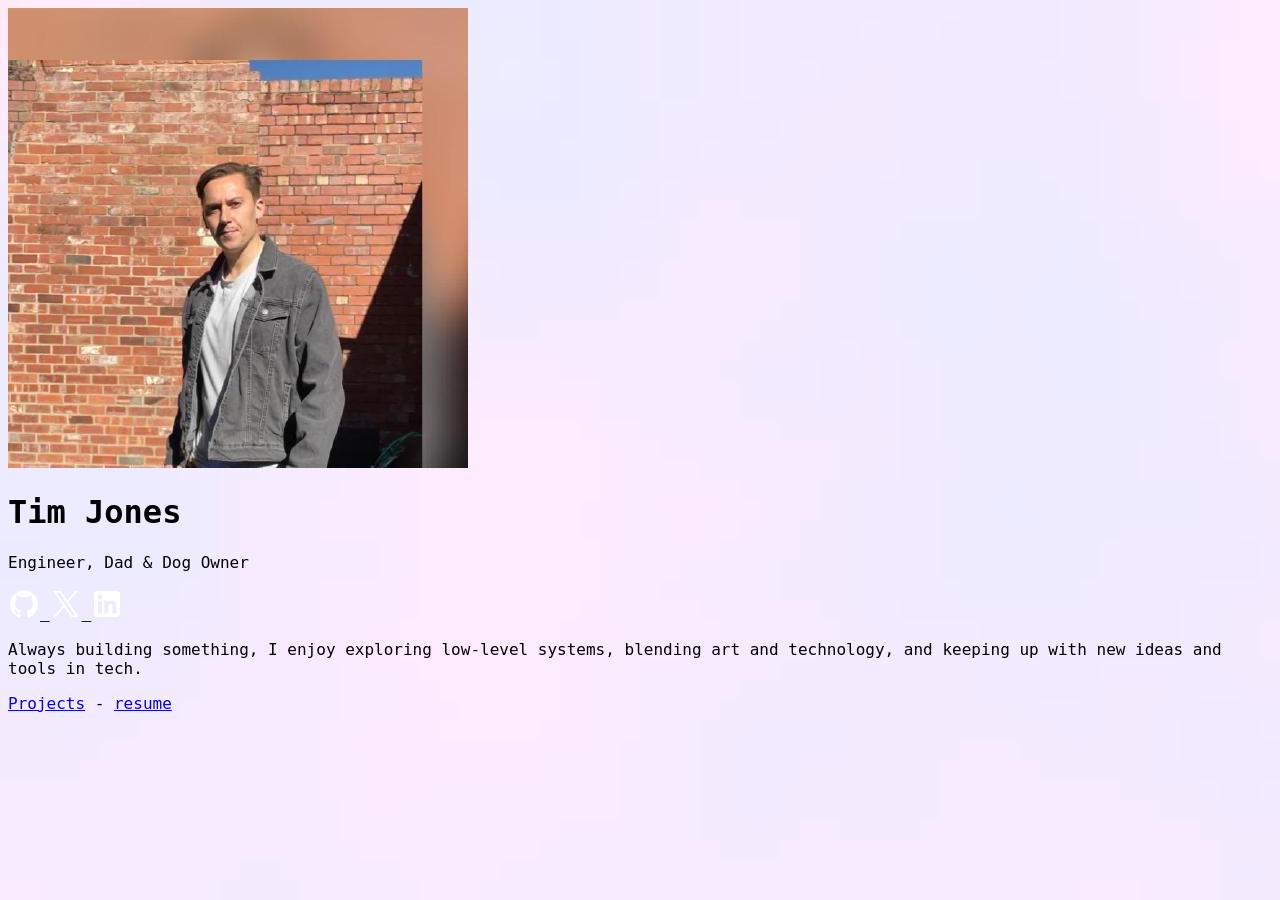
==== index.html @ 27e69d4b "Created landing page" ====
<!DOCTYPE html>
<html lang="en">

<head>
    <meta charset="UTF-8">
    <meta name="viewport" content="width=device-width, initial-scale=1.0">
    <link rel="icon" type="image/x-icon" href="./favicon.ico" />
    <title>Tim Jones</title>
    <script src="./tailwind.min.js"></script>
    <script src="./p5.min.js"></script>
    <style>
        body {
            font-family: "Consolas", "Menlo", "Monaco", monospace;
        }

        .icon svg {
            transition: transform 0.2s;
        }

        .icon:hover svg {
            transform: scale(1.1);
        }

    </style>
</head>

<body class="min-h-screen p-6 flex flex-col items-center justify-center text-gray-100 bg-gradient-to-br from-gray-900 via-gray-800 to-gray-900">

    <!--
   ________________________________________
  /                                        \
 |   It's open source - just check out     |
 |   the repo ;)                           |
 |                                          |
 |   https://github.com/Timmoth/timmoth.com |
  \________________________________________/
          \   ^__^
           \  (oo)\_______
              (__)\       )\/\
                  ||----w |
                  ||     ||
-->

    <!-- Profile Picture -->
    <div class="w-32 h-32 rounded-full border-2 border-white-700 mb-6 overflow-hidden"> <img src="./profile.jpeg"
            alt="Tim Jones" class="w-full h-full object-cover transform scale-150"> </div>

    <!-- Name & Description -->
    <h1 class="text-3xl font-bold mb-2">Tim Jones</h1>
    <p class="text-gray-400 mb-6 text-center">Engineer, Dad & Dog Owner</p>

    <!-- Links -->
    <div class="flex flex-wrap justify-center gap-4 mb-6">
        <a href="https://github.com/Timmoth" target="_blank" aria-label="Github" class="icon">
            <svg xmlns="http://www.w3.org/2000/svg" style="fill: rgb(255, 255, 255);" width="32" height="32"
                viewBox="0 0 32 32">
                <path
                    d="M16,2.345c7.735,0,14,6.265,14,14-.002,6.015-3.839,11.359-9.537,13.282-.7,.14-.963-.298-.963-.665,0-.473,.018-1.978,.018-3.85,0-1.312-.437-2.152-.945-2.59,3.115-.35,6.388-1.54,6.388-6.912,0-1.54-.543-2.783-1.435-3.762,.14-.35,.63-1.785-.14-3.71,0,0-1.173-.385-3.85,1.435-1.12-.315-2.31-.472-3.5-.472s-2.38,.157-3.5,.472c-2.677-1.802-3.85-1.435-3.85-1.435-.77,1.925-.28,3.36-.14,3.71-.892,.98-1.435,2.24-1.435,3.762,0,5.355,3.255,6.563,6.37,6.913-.403,.35-.77,.963-.893,1.872-.805,.368-2.818,.963-4.077-1.155-.263-.42-1.05-1.452-2.152-1.435-1.173,.018-.472,.665,.017,.927,.595,.332,1.277,1.575,1.435,1.978,.28,.787,1.19,2.293,4.707,1.645,0,1.173,.018,2.275,.018,2.607,0,.368-.263,.787-.963,.665-5.719-1.904-9.576-7.255-9.573-13.283,0-7.735,6.265-14,14-14Z">
                </path>
            </svg>
        </a>
        <a href="https://twitter.com/Timmoth_j" target="_blank" aria-label="Twitter" class="icon">
            <svg xmlns="http://www.w3.org/2000/svg" style="fill: rgb(255, 255, 255);" width="32" height="32"
                viewBox="0 0 32 32">
                <path
                    d="M18.42,14.009L27.891,3h-2.244l-8.224,9.559L10.855,3H3.28l9.932,14.455L3.28,29h2.244l8.684-10.095,6.936,10.095h7.576l-10.301-14.991h0Zm-3.074,3.573l-1.006-1.439L6.333,4.69h3.447l6.462,9.243,1.006,1.439,8.4,12.015h-3.447l-6.854-9.804h0Z">
                </path>
            </svg>
        </a>
        <a href="https://www.linkedin.com/in/timmoth/" target="_blank" aria-label="LinkedIn" class="icon">
            <svg xmlns="http://www.w3.org/2000/svg" style="fill: rgb(255, 255, 255);" width="32" height="32"
                viewBox="0 0 32 32">
                <path
                    d="M26.111,3H5.889c-1.595,0-2.889,1.293-2.889,2.889V26.111c0,1.595,1.293,2.889,2.889,2.889H26.111c1.595,0,2.889-1.293,2.889-2.889V5.889c0-1.595-1.293-2.889-2.889-2.889ZM10.861,25.389h-3.877V12.87h3.877v12.519Zm-1.957-14.158c-1.267,0-2.293-1.034-2.293-2.31s1.026-2.31,2.293-2.31,2.292,1.034,2.292,2.31-1.026,2.31-2.292,2.31Zm16.485,14.158h-3.858v-6.571c0-1.802-.685-2.809-2.111-2.809-1.551,0-2.362,1.048-2.362,2.809v6.571h-3.718V12.87h3.718v1.686s1.118-2.069,3.775-2.069,4.556,1.621,4.556,4.975v7.926Z"
                    fill-rule="evenodd"></path>
            </svg>
        </a>
    </div>

    <!-- Short Bio -->
    <p class="text-center max-w-md text-gray-400 mb-6">
        Always building something, I enjoy exploring low-level systems, blending art and technology, and keeping up with
        new ideas and tools in tech.
    </p>


    <div class="flex flex-wrap justify-center gap-4 text-gray-200">
        <a href="https://projects.timmoth.com" target="_blank" class="hover:underline">Projects</a>
        <span>-</span>
        <a href="https://hello.timmoth.com" target="_blank" class="hover:underline">resume</a>
    </div>
  <script src="main.js"></script>

</body>

</html>
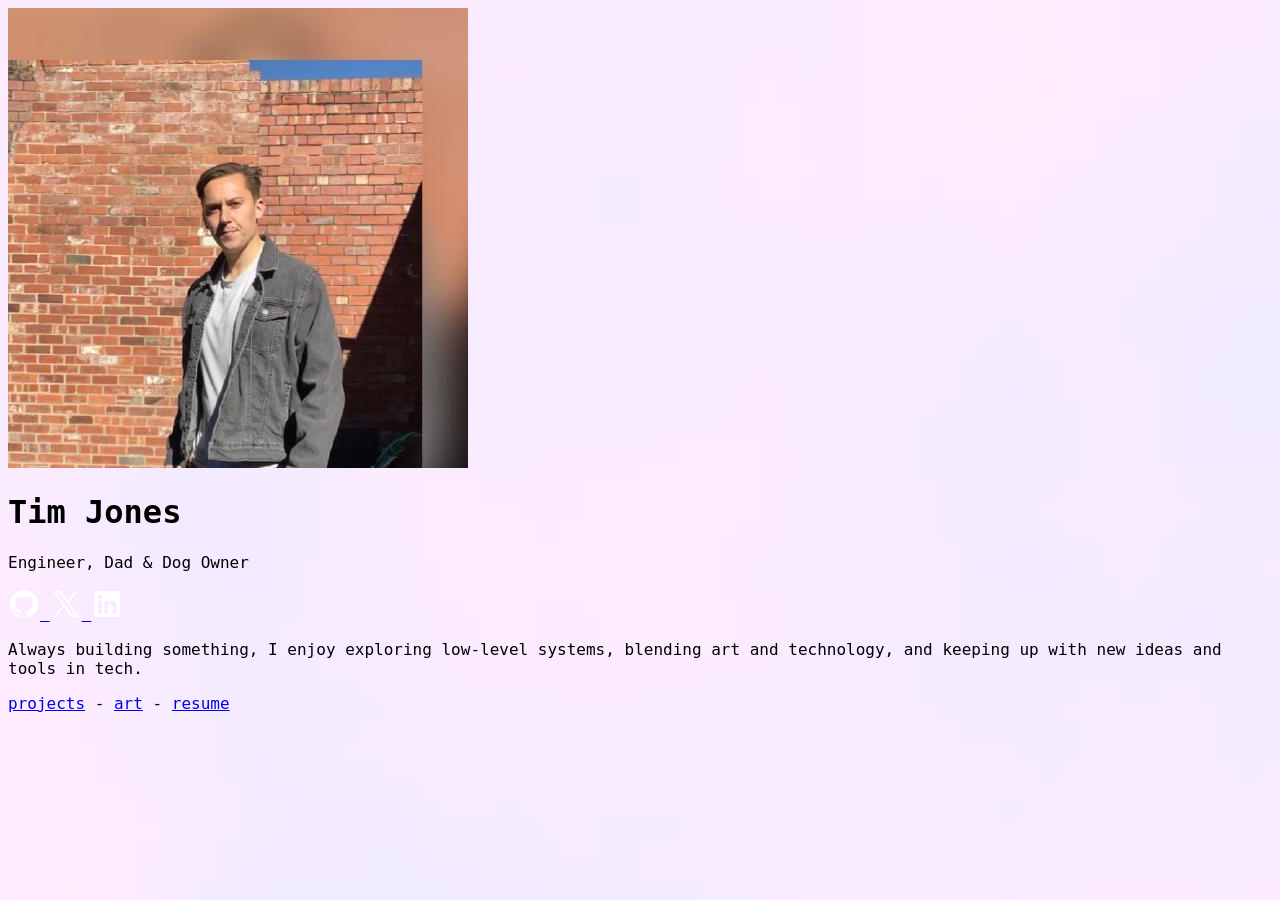
==== commit de962e6c: "Added link" ====
--- a/index.html
+++ b/index.html
@@ -85,7 +85,9 @@
 
 
     <div class="flex flex-wrap justify-center gap-4 text-gray-200">
-        <a href="https://projects.timmoth.com" target="_blank" class="hover:underline">Projects</a>
+        <a href="https://projects.timmoth.com" target="_blank" class="hover:underline">projects</a>
+        <span>-</span>
+        <a href="https://art.timmoth.com" target="_blank" class="hover:underline">art</a>
         <span>-</span>
         <a href="https://hello.timmoth.com" target="_blank" class="hover:underline">resume</a>
     </div>
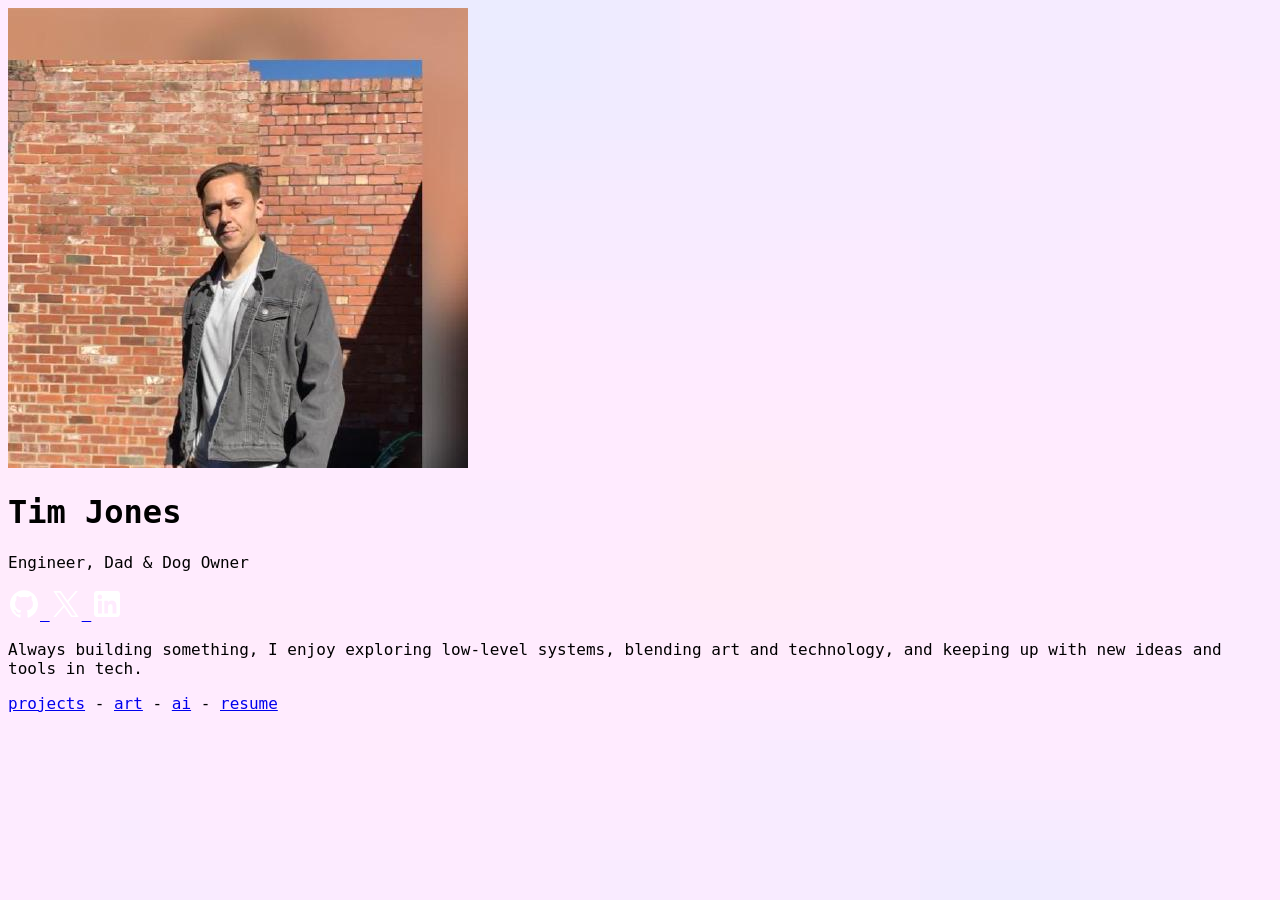
==== commit 096ea59d: "Added ai projects link" ====
--- a/index.html
+++ b/index.html
@@ -4,10 +4,32 @@
 <head>
     <meta charset="UTF-8">
     <meta name="viewport" content="width=device-width, initial-scale=1.0">
-    <link rel="icon" type="image/x-icon" href="./favicon.ico" />
     <title>Tim Jones</title>
-    <script src="./tailwind.min.js"></script>
-    <script src="./p5.min.js"></script>
+    <link rel="icon" type="image/x-icon" href="/favicon.ico" />
+    <script src="/tailwind.min.js"></script>
+    <script src="/p5.min.js"></script>
+
+    <!-- Open Graph / Facebook -->
+    <meta property="og:type" content="website">
+    <meta property="og:title" content="Tim Jones – Engineer, Dad & Dog Owner">
+    <meta property="og:description"
+        content="Always building something. Exploring low-level systems, blending art and technology, keeping up with new ideas and tools in tech.">
+    <meta property="og:url" content="https://timmoth.com/">
+    <meta property="og:image" content="https://timmoth.com/profile.jpeg">
+    <meta property="og:site_name" content="Tim Jones">
+
+    <!-- Twitter -->
+    <meta name="twitter:card" content="summary_large_image">
+    <meta name="twitter:title" content="Tim Jones – Engineer, Dad & Dog Owner">
+    <meta name="twitter:description"
+        content="Always building something. Exploring low-level systems, blending art and technology, keeping up with new ideas and tools in tech.">
+    <meta name="twitter:image" content="https://timmoth.com/profile.jpeg">
+    <meta name="twitter:site" content="@Timmoth_j">
+    <meta name="twitter:creator" content="@Timmoth_j">
+
+    <!-- Optional -->
+    <link rel="canonical" href="https://timmoth.com/">
+
     <style>
         body {
             font-family: "Consolas", "Menlo", "Monaco", monospace;
@@ -22,9 +44,11 @@
         }
 
     </style>
+
 </head>
 
-<body class="min-h-screen p-6 flex flex-col items-center justify-center text-gray-100 bg-gradient-to-br from-gray-900 via-gray-800 to-gray-900">
+<body
+    class="min-h-screen p-6 flex flex-col items-center justify-center text-gray-100 bg-gradient-to-br from-gray-900 via-gray-800 to-gray-900">
 
     <!--
    ________________________________________
@@ -41,10 +65,26 @@
                   ||     ||
 -->
 
+<div class="absolute inset-0 pointer-events-none"
+     style="
+       background-image: url('/sparkles.gif');
+       background-size: 768px auto; /* keeps original width, auto height */
+       background-repeat: repeat;
+       mix-blend-mode: screen;
+       opacity: 0.05;
+       z-index: 50;
+     ">
+</div>
+
+</body>
+
     <!-- Profile Picture -->
-    <div class="w-32 h-32 rounded-full border-2 border-white-700 mb-6 overflow-hidden"> <img src="./profile.jpeg"
-            alt="Tim Jones" class="w-full h-full object-cover transform scale-150"> </div>
+<div class="w-32 h-32 rounded-full border-2 border-white-700 mb-6 overflow-hidden relative">
+  <img src="/profile.jpeg" alt="Tim Jones" class="w-full h-full object-cover transform scale-150">
+  
+</div>
 
+    
     <!-- Name & Description -->
     <h1 class="text-3xl font-bold mb-2">Tim Jones</h1>
     <p class="text-gray-400 mb-6 text-center">Engineer, Dad & Dog Owner</p>
@@ -89,9 +129,11 @@
         <span>-</span>
         <a href="https://art.timmoth.com" target="_blank" class="hover:underline">art</a>
         <span>-</span>
+        <a href="https://ai.timmoth.com" target="_blank" class="hover:underline">ai</a>
+        <span>-</span>
         <a href="https://hello.timmoth.com" target="_blank" class="hover:underline">resume</a>
     </div>
-  <script src="main.js"></script>
+    <script src="main.js"></script>
 
 </body>
 
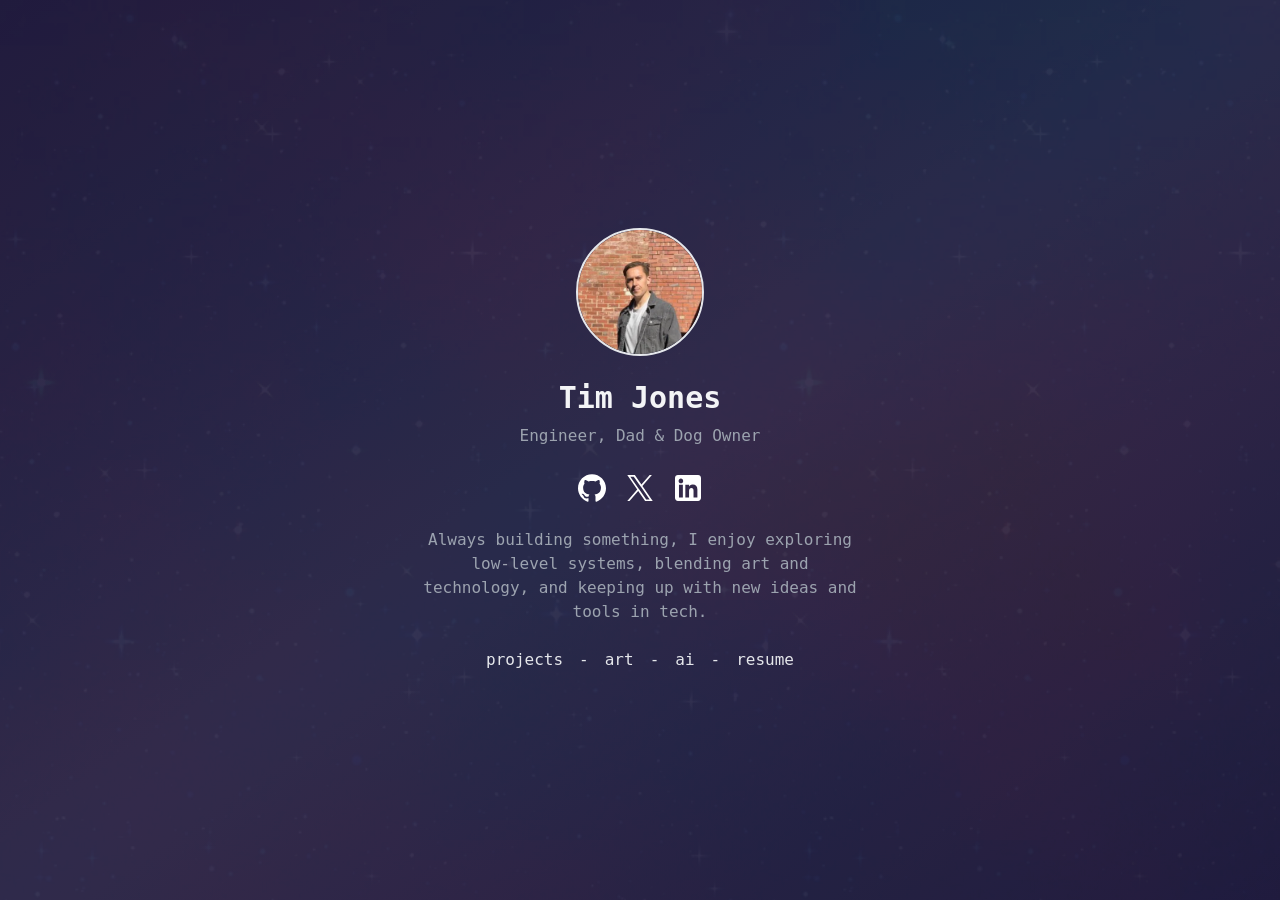
==== commit fd2b8876: "Improved SEO" ====
--- a/index.html
+++ b/index.html
@@ -4,10 +4,16 @@
 <head>
     <meta charset="UTF-8">
     <meta name="viewport" content="width=device-width, initial-scale=1.0">
-    <title>Tim Jones</title>
+    <title>Tim Jones – Engineer, Dad & Dog Owner</title>
+    <meta name="description"
+        content="Senior Software Engineer & Tech Lead in Manchester, UK. 14+ years building .NET distributed systems, cloud platforms, generative art, and open-source tools (1.6k+ GitHub stars).">
+    <meta name="author" content="Tim Jones">
+    <meta name="robots" content="index, follow">
+    <meta name="theme-color" content="#111827">
     <link rel="icon" type="image/x-icon" href="/favicon.ico" />
-    <script src="/tailwind.min.js"></script>
-    <script src="/p5.min.js"></script>
+    <link rel="preload" as="image" href="/profile.webp" type="image/webp" fetchpriority="high">
+    <link rel="stylesheet" href="/tailwind.css">
+    <script src="/p5.min.js" defer></script>
 
     <!-- Open Graph / Facebook -->
     <meta property="og:type" content="website">
@@ -17,6 +23,7 @@
     <meta property="og:url" content="https://timmoth.com/">
     <meta property="og:image" content="https://timmoth.com/profile.jpeg">
     <meta property="og:site_name" content="Tim Jones">
+    <meta property="og:locale" content="en_GB">
 
     <!-- Twitter -->
     <meta name="twitter:card" content="summary_large_image">
@@ -29,6 +36,54 @@
 
     <!-- Optional -->
     <link rel="canonical" href="https://timmoth.com/">
+
+    <script type="application/ld+json">
+    {
+      "@context": "https://schema.org",
+      "@type": "Person",
+      "name": "Tim Jones",
+      "alternateName": "Timmoth",
+      "url": "https://timmoth.com/",
+      "image": "https://timmoth.com/profile.jpeg",
+      "jobTitle": "Senior Software Engineer & Tech Lead",
+      "description": "Senior software engineer with 14+ years across startups, research, and enterprise. Builds .NET distributed systems, cloud platforms, generative art, and open-source developer tools.",
+      "address": {
+        "@type": "PostalAddress",
+        "addressLocality": "Manchester",
+        "addressCountry": "GB"
+      },
+      "worksFor": {
+        "@type": "Organization",
+        "name": "Aqovia"
+      },
+      "knowsAbout": [
+        ".NET",
+        "C#",
+        "Rust",
+        "TypeScript",
+        "Python",
+        "C++",
+        "Azure",
+        "AWS",
+        "Distributed Systems",
+        "Cloud Infrastructure",
+        "Performance Optimization",
+        "Open Source Software",
+        "Generative Art",
+        "Chess Engines",
+        "Machine Learning"
+      ],
+      "sameAs": [
+        "https://github.com/Timmoth",
+        "https://twitter.com/Timmoth_j",
+        "https://www.linkedin.com/in/timmoth/",
+        "https://projects.timmoth.com",
+        "https://art.timmoth.com",
+        "https://ai.timmoth.com",
+        "https://hello.timmoth.com"
+      ]
+    }
+    </script>
 
     <style>
         body {
@@ -65,7 +120,7 @@
                   ||     ||
 -->
 
-<div class="absolute inset-0 pointer-events-none"
+<div class="absolute inset-0 pointer-events-none" aria-hidden="true"
      style="
        background-image: url('/sparkles.gif');
        background-size: 768px auto; /* keeps original width, auto height */
@@ -76,22 +131,27 @@
      ">
 </div>
 
-</body>
+<main class="flex flex-col items-center">
 
     <!-- Profile Picture -->
 <div class="w-32 h-32 rounded-full border-2 border-white-700 mb-6 overflow-hidden relative">
-  <img src="/profile.jpeg" alt="Tim Jones" class="w-full h-full object-cover transform scale-150">
-  
+  <picture>
+    <source srcset="/profile.webp" type="image/webp">
+    <img src="/profile.jpeg" alt="Tim Jones profile photo"
+         width="460" height="460"
+         fetchpriority="high"
+         class="w-full h-full object-cover transform scale-150">
+  </picture>
 </div>
 
-    
+
     <!-- Name & Description -->
     <h1 class="text-3xl font-bold mb-2">Tim Jones</h1>
     <p class="text-gray-400 mb-6 text-center">Engineer, Dad & Dog Owner</p>
 
     <!-- Links -->
-    <div class="flex flex-wrap justify-center gap-4 mb-6">
-        <a href="https://github.com/Timmoth" target="_blank" aria-label="Github" class="icon">
+    <nav class="flex flex-wrap justify-center gap-4 mb-6" aria-label="Social profiles">
+        <a href="https://github.com/Timmoth" target="_blank" rel="me noopener" aria-label="Github" class="icon">
             <svg xmlns="http://www.w3.org/2000/svg" style="fill: rgb(255, 255, 255);" width="32" height="32"
                 viewBox="0 0 32 32">
                 <path
@@ -99,7 +159,7 @@
                 </path>
             </svg>
         </a>
-        <a href="https://twitter.com/Timmoth_j" target="_blank" aria-label="Twitter" class="icon">
+        <a href="https://twitter.com/Timmoth_j" target="_blank" rel="me noopener" aria-label="Twitter" class="icon">
             <svg xmlns="http://www.w3.org/2000/svg" style="fill: rgb(255, 255, 255);" width="32" height="32"
                 viewBox="0 0 32 32">
                 <path
@@ -107,7 +167,7 @@
                 </path>
             </svg>
         </a>
-        <a href="https://www.linkedin.com/in/timmoth/" target="_blank" aria-label="LinkedIn" class="icon">
+        <a href="https://www.linkedin.com/in/timmoth/" target="_blank" rel="me noopener" aria-label="LinkedIn" class="icon">
             <svg xmlns="http://www.w3.org/2000/svg" style="fill: rgb(255, 255, 255);" width="32" height="32"
                 viewBox="0 0 32 32">
                 <path
@@ -115,7 +175,7 @@
                     fill-rule="evenodd"></path>
             </svg>
         </a>
-    </div>
+    </nav>
 
     <!-- Short Bio -->
     <p class="text-center max-w-md text-gray-400 mb-6">
@@ -124,16 +184,19 @@
     </p>
 
 
-    <div class="flex flex-wrap justify-center gap-4 text-gray-200">
-        <a href="https://projects.timmoth.com" target="_blank" class="hover:underline">projects</a>
-        <span>-</span>
-        <a href="https://art.timmoth.com" target="_blank" class="hover:underline">art</a>
-        <span>-</span>
-        <a href="https://ai.timmoth.com" target="_blank" class="hover:underline">ai</a>
-        <span>-</span>
-        <a href="https://hello.timmoth.com" target="_blank" class="hover:underline">resume</a>
-    </div>
-    <script src="main.js"></script>
+    <nav class="flex flex-wrap justify-center gap-4 text-gray-200" aria-label="Sites">
+        <a href="https://projects.timmoth.com" target="_blank" rel="me noopener" class="hover:underline">projects</a>
+        <span aria-hidden="true">-</span>
+        <a href="https://art.timmoth.com" target="_blank" rel="me noopener" class="hover:underline">art</a>
+        <span aria-hidden="true">-</span>
+        <a href="https://ai.timmoth.com" target="_blank" rel="me noopener" class="hover:underline">ai</a>
+        <span aria-hidden="true">-</span>
+        <a href="https://hello.timmoth.com" target="_blank" rel="me noopener" class="hover:underline">resume</a>
+    </nav>
+
+</main>
+
+<script src="/main.js" defer></script>
 
 </body>
 
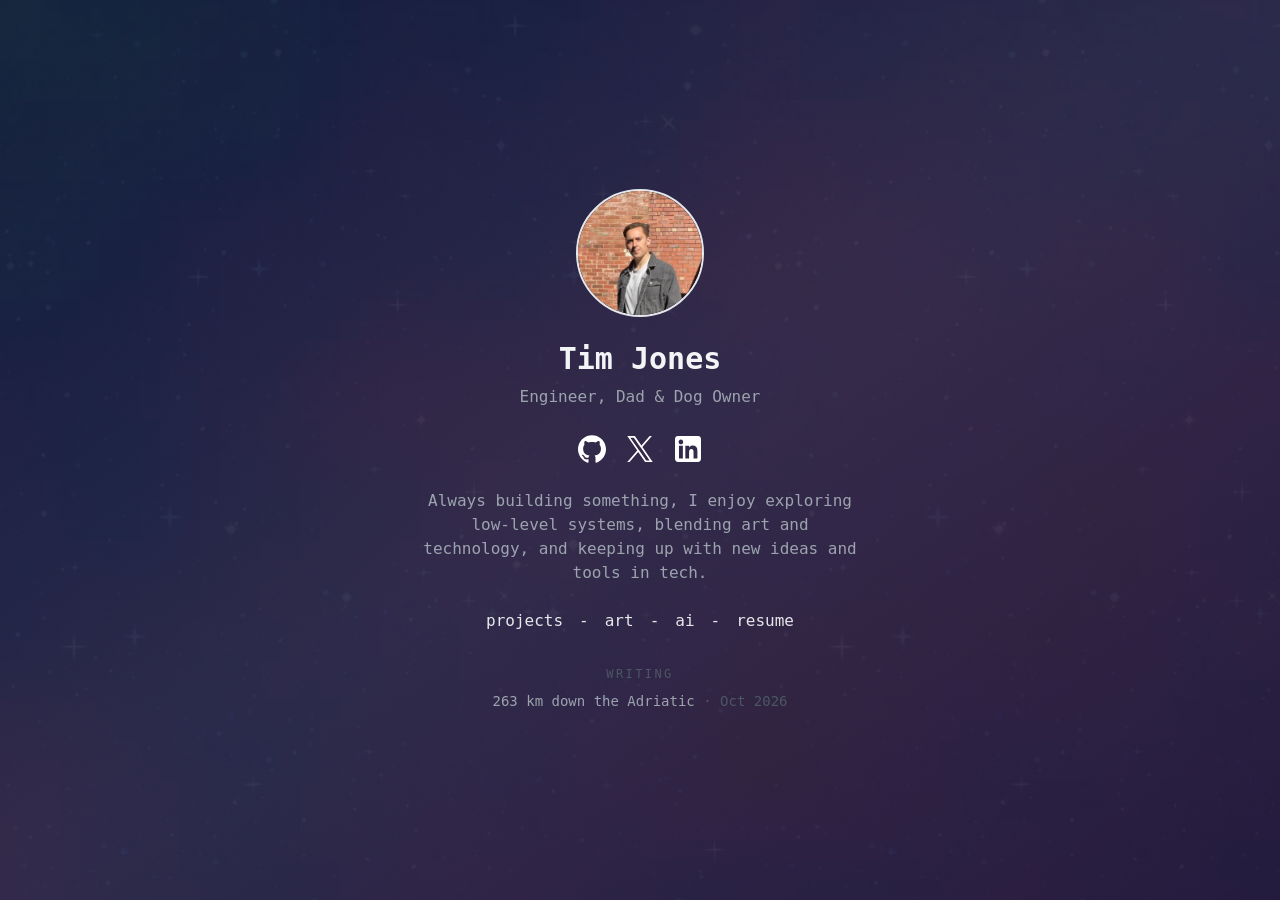
==== commit 05918a49: "Adding Sapling Engine" ====
--- a/index.html
+++ b/index.html
@@ -98,6 +98,35 @@
             transform: scale(1.1);
         }
 
+        .writing {
+            margin-top: 2rem;
+            display: flex;
+            flex-direction: column;
+            align-items: center;
+            gap: 0.5rem;
+        }
+
+        .writing h2 {
+            font-size: 0.75rem;
+            text-transform: uppercase;
+            letter-spacing: 0.2em;
+            color: #4b5563;
+        }
+
+        .writing a {
+            font-size: 0.875rem;
+            color: #9ca3af;
+        }
+
+        .writing a:hover {
+            color: #e5e7eb;
+            text-decoration: underline;
+        }
+
+        .writing .date {
+            color: #4b5563;
+        }
+
     </style>
 
 </head>
@@ -194,6 +223,12 @@
         <a href="https://hello.timmoth.com" target="_blank" rel="me noopener" class="hover:underline">resume</a>
     </nav>
 
+    <!-- Writing -->
+    <section class="writing" aria-label="Writing">
+        <h2>Writing</h2>
+        <a href="/cycle-tour-oct-26/">263 km down the Adriatic <span class="date">· Oct 2026</span></a>
+    </section>
+
 </main>
 
 <script src="/main.js" defer></script>
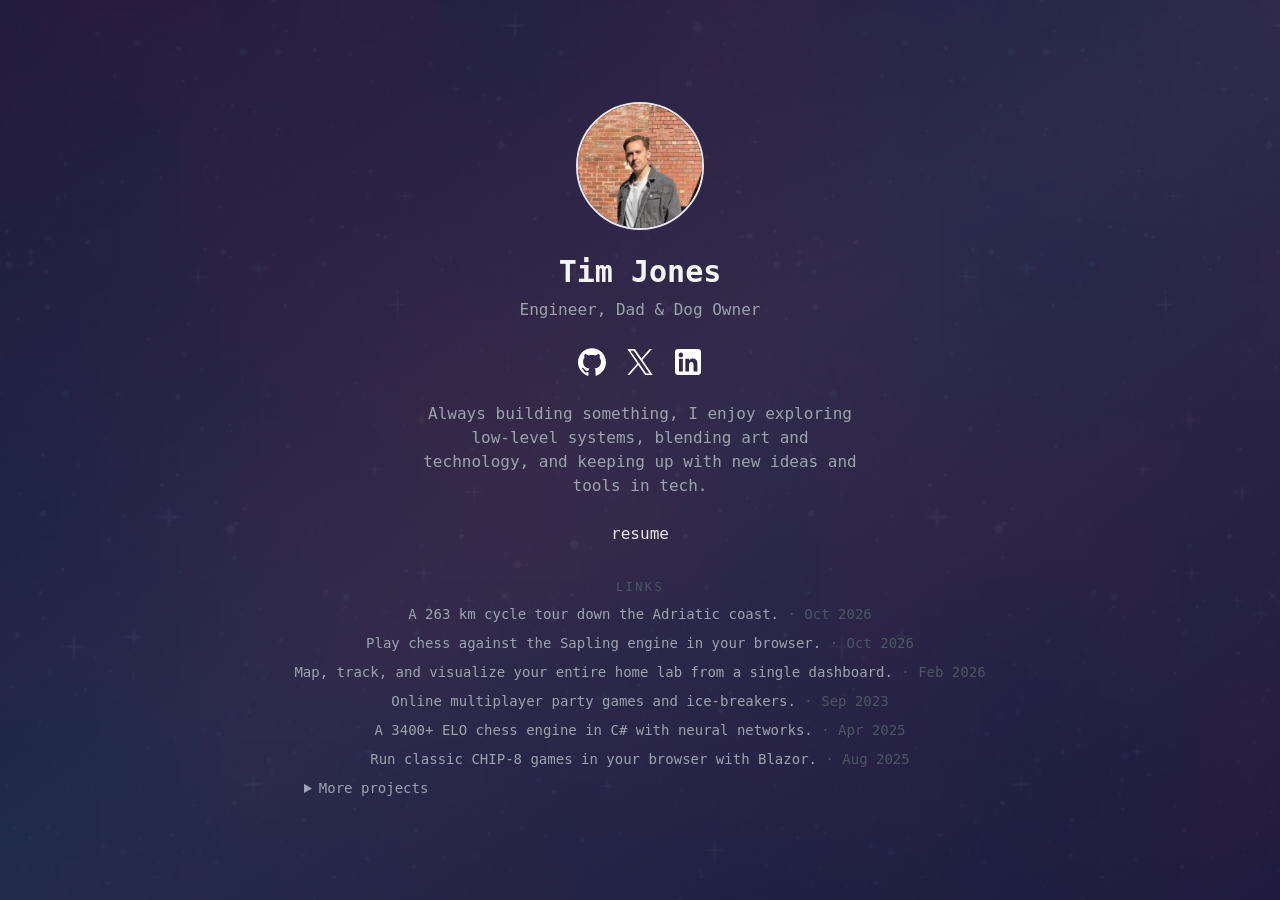
==== commit 3c057906: "Updated links" ====
--- a/index.html
+++ b/index.html
@@ -123,6 +123,26 @@
             text-decoration: underline;
         }
 
+        .writing details {
+            display: flex;
+            flex-direction: column;
+            align-items: stretch;
+            gap: 0.5rem;
+            width: min(100%, 42rem);
+        }
+
+        .writing summary {
+            align-self: center;
+            color: #9ca3af;
+            font-size: 0.875rem;
+            cursor: pointer;
+        }
+
+        .writing details a {
+            width: 100%;
+            text-align: left;
+        }
+
         .writing .date {
             color: #4b5563;
         }
@@ -149,8 +169,9 @@
                   ||     ||
 -->
 
-<div class="absolute inset-0 pointer-events-none" aria-hidden="true"
+<div class="inset-0 pointer-events-none" aria-hidden="true"
      style="
+       position: fixed;
        background-image: url('/sparkles.gif');
        background-size: 768px auto; /* keeps original width, auto height */
        background-repeat: repeat;
@@ -214,19 +235,46 @@
 
 
     <nav class="flex flex-wrap justify-center gap-4 text-gray-200" aria-label="Sites">
-        <a href="https://projects.timmoth.com" target="_blank" rel="me noopener" class="hover:underline">projects</a>
-        <span aria-hidden="true">-</span>
-        <a href="https://art.timmoth.com" target="_blank" rel="me noopener" class="hover:underline">art</a>
-        <span aria-hidden="true">-</span>
-        <a href="https://ai.timmoth.com" target="_blank" rel="me noopener" class="hover:underline">ai</a>
-        <span aria-hidden="true">-</span>
         <a href="https://hello.timmoth.com" target="_blank" rel="me noopener" class="hover:underline">resume</a>
     </nav>
 
-    <!-- Writing -->
-    <section class="writing" aria-label="Writing">
-        <h2>Writing</h2>
-        <a href="/cycle-tour-oct-26/">263 km down the Adriatic <span class="date">· Oct 2026</span></a>
+    <!-- Links -->
+    <section class="writing" aria-label="Links">
+        <h2>Links</h2>
+        <a href="/cycle-tour-oct-26/">A 263 km cycle tour down the Adriatic coast. <span class="date">· Oct 2026</span></a>
+        <a href="/sapling/play/">Play chess against the Sapling engine in your browser. <span class="date">· Oct 2026</span></a>
+        <a href="https://github.com/Timmoth/RackPeek" target="_blank" rel="noopener">Map, track, and visualize your entire home lab from a single dashboard. <span class="date">· Feb 2026</span></a>
+        <a href="https://cloudrecroom.com" target="_blank" rel="noopener">Online multiplayer party games and ice-breakers. <span class="date">· Sep 2023</span></a>
+        <a href="https://github.com/Timmoth/Sapling" target="_blank" rel="noopener">A 3400+ ELO chess engine in C# with neural networks. <span class="date">· Apr 2025</span></a>
+        <a href="https://emuchip.com" target="_blank" rel="noopener">Run classic CHIP-8 games in your browser with Blazor. <span class="date">· Aug 2025</span></a>
+        <details>
+            <summary>More projects</summary>
+            <a href="https://art.timmoth.com/" target="_blank" rel="noopener">Blending art and coding. <span class="date">· Oct 2026</span></a>
+            <a href="https://ai.timmoth.com" target="_blank" rel="noopener">Try browser-based AI experiments and machine learning demos. <span class="date">· Oct 2026</span></a>
+            <a href="https://ai-learn.timmoth.com/" target="_blank" rel="noopener">AI-written courses with audio narration — a static learn-anything site. <span class="date">· May 2026</span></a>
+            <a href="https://right-to-complain.co.uk/" target="_blank" rel="noopener">Score your right to moan about the UK weather, by postcode. <span class="date">· May 2026</span></a>
+            <a href="https://uk.solarwhen.com/" target="_blank" rel="noopener">Hourly solar forecasts for any UK postcode, free and keyless. <span class="date">· May 2026</span></a>
+            <a href="https://chromewebstore.google.com/detail/page-squeeze/abjniaameijmdigllhhpbfbppfnklhjj" target="_blank" rel="noopener">One-click Markdown export for any webpage. <span class="date">· Apr 2026</span></a>
+            <a href="https://termfull.com" target="_blank" rel="noopener">A creative thesaurus for naming projects — fully precomputed, no backend. <span class="date">· Apr 2026</span></a>
+            <a href="https://github.com/Timmoth/Fortitude" target="_blank" rel="noopener">Fluently mock any HTTP endpoint for bulletproof .NET tests. <span class="date">· Dec 2025</span></a>
+            <a href="https://pitchlearn.com" target="_blank" rel="noopener">Learn piano with real-time MIDI feedback and interactive lessons. <span class="date">· Oct 2025</span></a>
+            <a href="https://wikiweave.com/" target="_blank" rel="noopener">AI-powered wiki that weaves knowledge into a connected entity graph. <span class="date">· Aug 2025</span></a>
+            <a href="https://64board.com/" target="_blank" rel="noopener">An 8×8 message board owned entirely by its users, powered by blockchain. <span class="date">· Jul 2025</span></a>
+            <a href="https://github.com/Timmoth/DsaDotnet" target="_blank" rel="noopener">Battle-tested algorithms and data structures for .NET. <span class="date">· Jun 2024</span></a>
+            <a href="https://art.timmoth.com" target="_blank" rel="noopener">Interactive generative art powered by code and shaders. <span class="date">· Sep 2025</span></a>
+            <a href="https://calendarpod.com" target="_blank" rel="noopener">Smart scheduling that eliminates the back-and-forth. <span class="date">· Feb 2025</span></a>
+            <a href="https://rompisland.com" target="_blank" rel="noopener">A living art installation meets massive multiplayer world. <span class="date">· Oct 2023</span></a>
+            <a href="https://tinytoolcrate.com" target="_blank" rel="noopener">A Swiss Army knife of micro-tools for developers. <span class="date">· Jan 2025</span></a>
+            <a href="https://techfolk.dev" target="_blank" rel="noopener">The social graph of influential voices in tech. <span class="date">· Sep 2023</span></a>
+            <a href="https://github.com/Timmoth/RustyRatracerr" target="_blank" rel="noopener">Blazing-fast distributed ray tracer built in Rust. <span class="date">· Jul 2023</span></a>
+            <a href="https://github.com/Timmoth/AsyncMonolith" target="_blank" rel="noopener">Ship async workflows without adding a message broker. <span class="date">· Jul 2025</span></a>
+            <a href="https://github.com/Timmoth/aid-cli" target="_blank" rel="noopener">A Rust-built Swiss Army knife for developers. <span class="date">· Nov 2024</span></a>
+            <a href="https://github.com/Timmoth/vcortex" target="_blank" rel="noopener">GPU-accelerated neural network training for .NET. <span class="date">· Nov 2024</span></a>
+            <a href="https://grandchesstree.com" target="_blank" rel="noopener">Mapping every possible chess position across distributed compute nodes. <span class="date">· Mar 2025</span></a>
+            <a href="https://dexter.timmoth.com" target="_blank" rel="noopener">AI-powered homepage celebrating the world's best boy. <span class="date">· Apr 2026</span></a>
+            <a href="https://github.com/Timmoth/DocMigrator" target="_blank" rel="noopener">Migrate NoSQL schemas seamlessly with zero downtime. <span class="date">· Feb 2026</span></a>
+            <a href="https://github.com/Timmoth/Text2Math" target="_blank" rel="noopener">Lightning-fast math expression parsing and evaluation. <span class="date">· Jul 2024</span></a>
+        </details>
     </section>
 
 </main>
@@ -235,4 +283,4 @@
 
 </body>
 
-</html>+</html>
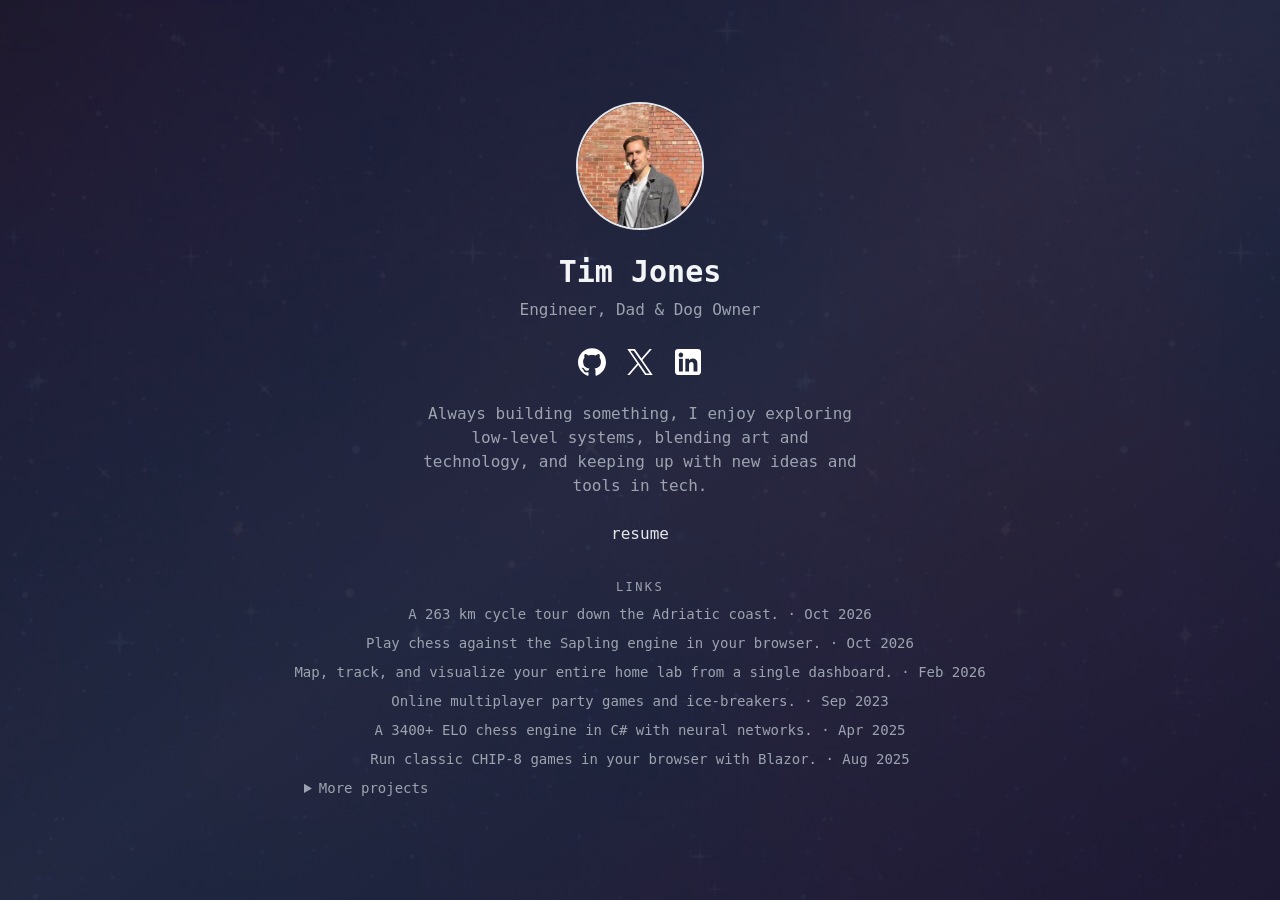
==== commit cd105bdc: "Fixed health check results" ====
--- a/index.html
+++ b/index.html
@@ -110,7 +110,7 @@
             font-size: 0.75rem;
             text-transform: uppercase;
             letter-spacing: 0.2em;
-            color: #4b5563;
+            color: #9ca3af;
         }
 
         .writing a {
@@ -144,7 +144,7 @@
         }
 
         .writing .date {
-            color: #4b5563;
+            color: #9ca3af;
         }
 
     </style>
